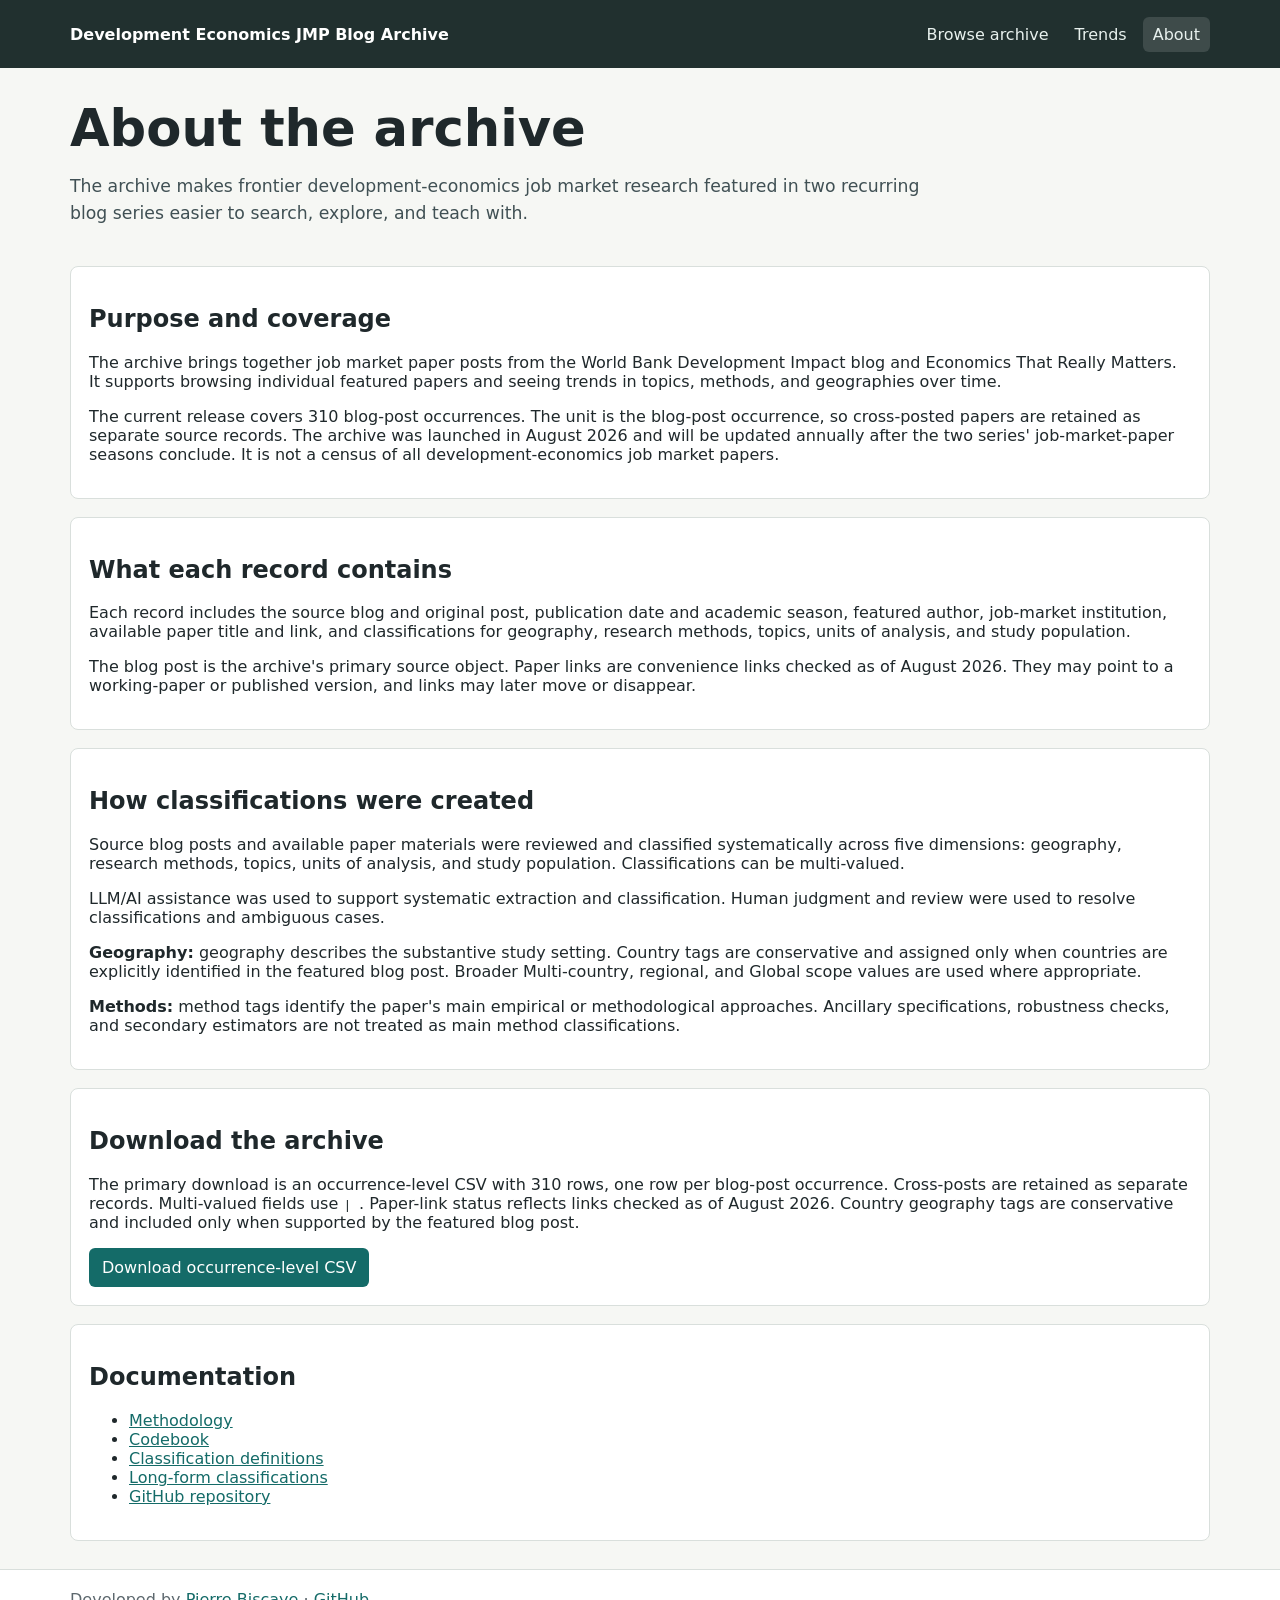
==== site/about.html @ 4cff8315 "Initial public release" ====
<!doctype html>
<html lang="en">
<head>
  <meta charset="utf-8">
  <meta name="viewport" content="width=device-width, initial-scale=1">
  <title>About - Development Economics JMP Blog Archive</title>
  <link rel="stylesheet" href="styles.css">
</head>
<body>
  <header class="site-header">
    <div class="wrap nav-wrap">
      <a class="brand" href="index.html">Development Economics JMP Blog Archive</a>
      <nav aria-label="Main navigation"><a href="index.html" class="">Browse archive</a><a href="trends.html" class="">Trends</a><a href="about.html" class="active">About</a></nav>
    </div>
  </header>
  <main class="wrap">
        <section class="page-intro"><h1>About the archive</h1><p>The archive makes frontier development-economics job market research featured in two recurring blog series easier to search, explore, and teach with.</p></section>
        <section class="content"><h2>Purpose and coverage</h2><p>The archive brings together job market paper posts from the World Bank Development Impact blog and Economics That Really Matters. It supports browsing individual featured papers and seeing trends in topics, methods, and geographies over time.</p><p>The current release covers 310 blog-post occurrences. The unit is the blog-post occurrence, so cross-posted papers are retained as separate source records. The archive was launched in August 2026 and will be updated annually after the two series' job-market-paper seasons conclude. It is not a census of all development-economics job market papers.</p></section>
        <section class="content"><h2>What each record contains</h2><p>Each record includes the source blog and original post, publication date and academic season, featured author, job-market institution, available paper title and link, and classifications for geography, research methods, topics, units of analysis, and study population.</p><p>The blog post is the archive's primary source object. Paper links are convenience links checked as of August 2026. They may point to a working-paper or published version, and links may later move or disappear.</p></section>
        <section class="content"><h2>How classifications were created</h2><p>Source blog posts and available paper materials were reviewed and classified systematically across five dimensions: geography, research methods, topics, units of analysis, and study population. Classifications can be multi-valued.</p><p>LLM/AI assistance was used to support systematic extraction and classification. Human judgment and review were used to resolve classifications and ambiguous cases.</p><p><strong>Geography:</strong> geography describes the substantive study setting. Country tags are conservative and assigned only when countries are explicitly identified in the featured blog post. Broader Multi-country, regional, and Global scope values are used where appropriate.</p><p><strong>Methods:</strong> method tags identify the paper's main empirical or methodological approaches. Ancillary specifications, robustness checks, and secondary estimators are not treated as main method classifications.</p></section>
        <section class="download-card"><h2>Download the archive</h2><p>The primary download is an occurrence-level CSV with 310 rows, one row per blog-post occurrence. Cross-posts are retained as separate records. Multi-valued fields use <code> | </code>. Paper-link status reflects links checked as of August 2026. Country geography tags are conservative and included only when supported by the featured blog post.</p><a class="button-link" href="data/dev_jmp_blogs_archive.csv">Download occurrence-level CSV</a></section>
        <section class="content"><h2>Documentation</h2><ul><li><a href="docs/methodology.md">Methodology</a></li><li><a href="docs/codebook.md">Codebook</a></li><li><a href="docs/taxonomy.md">Classification definitions</a></li><li><a href="data/dev_jmp_blogs_semantic_long.csv">Long-form classifications</a></li><li><a href="#" target="_blank" rel="noopener noreferrer">GitHub repository</a></li></ul></section>
        </main>
  <footer class="site-footer"><div class="wrap"><p>Developed by <a href="https://www.pierrebiscaye.com/" target="_blank" rel="noopener noreferrer">Pierre Biscaye</a> · <a href="#" target="_blank" rel="noopener noreferrer">GitHub</a></p></div></footer>
</body>
</html>
---- site/styles.css ----
:root{--bg:#f6f7f4;--ink:#1f282b;--muted:#5c676d;--line:#d9dfdc;--panel:#fff;--accent:#146b68;--accent2:#7b4e12;--soft:#e7f0ed}
*{box-sizing:border-box}body{margin:0;background:var(--bg);color:var(--ink);font-family:Inter,ui-sans-serif,system-ui,-apple-system,BlinkMacSystemFont,"Segoe UI",sans-serif}a{color:var(--accent)}.wrap{max-width:1180px;margin:0 auto;padding:0 20px}.site-header{background:#21302f;color:#fff}.nav-wrap{display:flex;justify-content:space-between;gap:18px;align-items:center;min-height:68px}.brand{color:#fff;text-decoration:none;font-weight:800}nav{display:flex;gap:6px;flex-wrap:wrap}nav a{color:#e8f1ee;text-decoration:none;padding:8px 10px;border-radius:6px}nav a.active,nav a:hover{background:rgba(255,255,255,.13)}.hero,.page-intro{padding:34px 0 22px}.hero h1,.page-intro h1{font-size:clamp(2rem,4vw,4rem);line-height:1.05;margin:0 0 12px;letter-spacing:0}.hero p,.page-intro p{max-width:880px;font-size:1.08rem;line-height:1.55;color:#405054}.about-link,.button-link{display:inline-block;background:var(--accent);color:#fff;text-decoration:none;border-radius:6px;padding:10px 13px}.controls,.content,.viz,.download-card,.data-error{background:#fff;border:1px solid var(--line);border-radius:8px;padding:18px;margin-bottom:18px}.data-error{border-color:#c4905e;background:#fff8ee}.search-label{display:block;font-weight:700;margin-bottom:8px}input,select,button{font:inherit}#searchInput{width:100%;padding:12px;border:1px solid #bac8c4;border-radius:6px}.control-grid{display:grid;grid-template-columns:repeat(4,minmax(0,1fr));gap:12px;margin-top:14px}label{color:var(--muted);font-size:.9rem}select{display:block;width:100%;margin-top:5px;padding:9px;border:1px solid #bac8c4;border-radius:6px;background:#fff;min-height:42px}.actions{display:flex;align-items:center;gap:10px;flex-wrap:wrap;margin-top:14px}.view-switch{display:flex;gap:4px}.view-switch button{background:#eef4f2;color:#1f282b}.view-switch button.active{background:var(--accent);color:#fff}button{border:0;border-radius:6px;padding:10px 13px;background:var(--accent);color:#fff;cursor:pointer}button:disabled{opacity:.45;cursor:default}button:focus,input:focus,select:focus,a:focus{outline:3px solid #a8d6ce;outline-offset:2px}.results{display:grid;gap:14px}.card{background:#fff;border:1px solid var(--line);border-radius:8px;padding:18px}.card h2{margin:0 0 8px;font-size:1.22rem;line-height:1.3}.card-title{text-decoration:none}.meta{color:var(--muted);margin:0 0 8px}.paper-title{margin:0 0 12px;color:#314044}.tag-row{display:flex;flex-wrap:wrap;gap:6px;margin:8px 0}.tag{background:var(--soft);color:#1d4848;border-radius:999px;padding:5px 8px;font-size:.84rem}.card-links{display:flex;flex-wrap:wrap;gap:10px;margin-top:12px}.card-links a,.missing-link{border:1px solid var(--line);border-radius:6px;padding:7px 9px;text-decoration:none}.missing-link{color:var(--muted)}details{margin-top:12px}summary{cursor:pointer;color:var(--accent2);font-weight:700}.abstract{line-height:1.5}.load-row{text-align:center;margin:18px 0 40px}.table-wrap{display:none;overflow:auto;background:#fff;border:1px solid var(--line);border-radius:8px}.table-wrap.active{display:block}.table-wrap table,.compact-table{width:100%;border-collapse:collapse}.table-wrap th,.table-wrap td,.compact-table th,.compact-table td{border-bottom:1px solid var(--line);padding:9px;text-align:left;vertical-align:top}.muted{color:var(--muted)}.note{color:var(--muted);font-size:.94rem}.viz svg{width:100%;height:auto;display:block}.site-footer{border-top:1px solid var(--line);padding:20px 0;background:#fff;color:var(--muted);margin-top:28px}.site-footer p{margin:0}.site-footer a{color:var(--accent)}@media(max-width:840px){.control-grid{grid-template-columns:repeat(2,minmax(0,1fr))}.nav-wrap{align-items:flex-start;flex-direction:column;padding:14px 20px}}@media(max-width:560px){.wrap{padding:0 14px}.control-grid{grid-template-columns:1fr}.actions{align-items:stretch;flex-direction:column}.actions button,.view-switch{width:100%}.view-switch button{flex:1}}
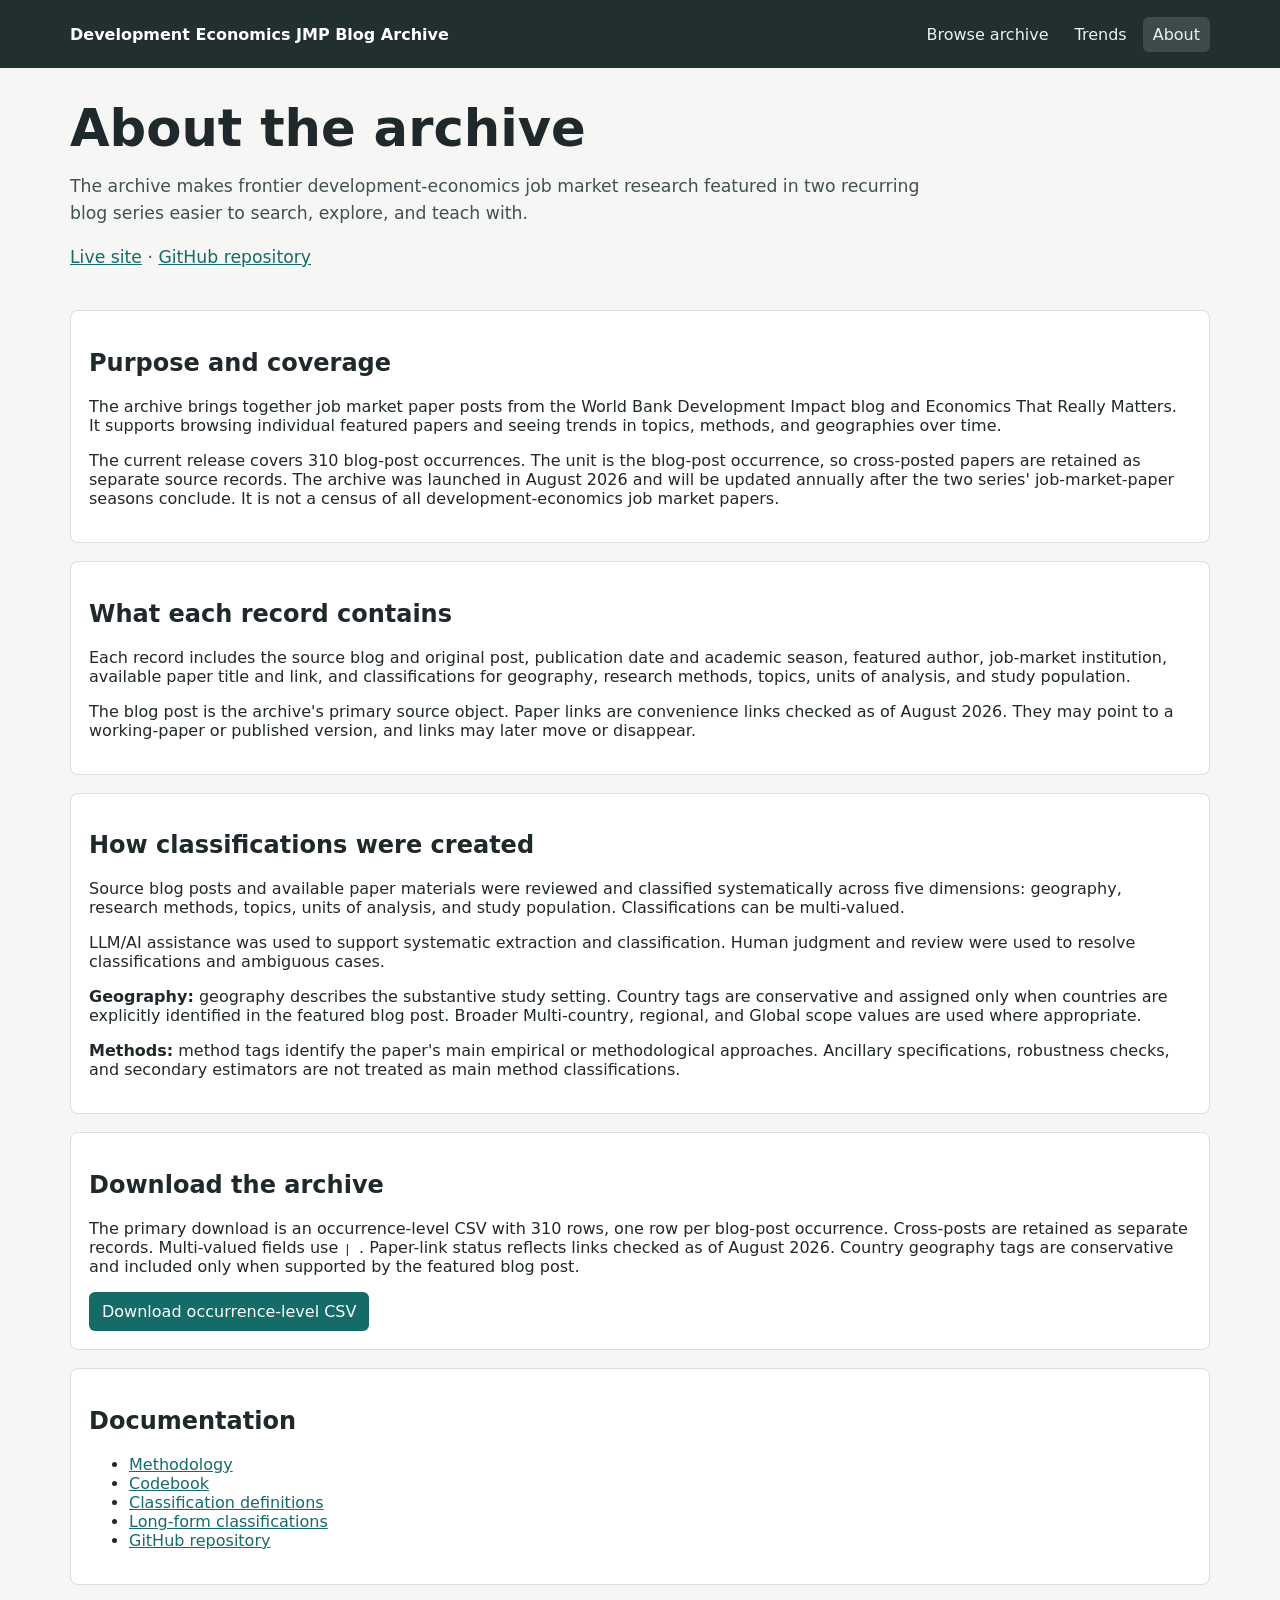
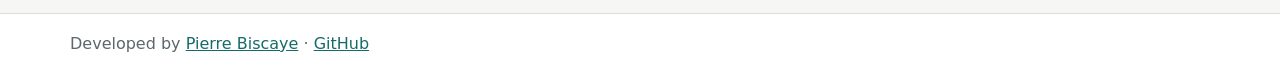
==== commit ea3656eb: "Updating initial repo" ====
--- a/site/about.html
+++ b/site/about.html
@@ -4,6 +4,8 @@
   <meta charset="utf-8">
   <meta name="viewport" content="width=device-width, initial-scale=1">
   <title>About - Development Economics JMP Blog Archive</title>
+  <link rel="canonical" href="https://pbiscaye.github.io/devecon-jmp-blog-archive/about.html">
+  <meta property="og:url" content="https://pbiscaye.github.io/devecon-jmp-blog-archive/about.html">
   <link rel="stylesheet" href="styles.css">
 </head>
 <body>
@@ -14,13 +16,13 @@
     </div>
   </header>
   <main class="wrap">
-        <section class="page-intro"><h1>About the archive</h1><p>The archive makes frontier development-economics job market research featured in two recurring blog series easier to search, explore, and teach with.</p></section>
+        <section class="page-intro"><h1>About the archive</h1><p>The archive makes frontier development-economics job market research featured in two recurring blog series easier to search, explore, and teach with.</p><p><a href="https://pbiscaye.github.io/devecon-jmp-blog-archive/" target="_blank" rel="noopener noreferrer">Live site</a> · <a href="https://github.com/pbiscaye/devecon-jmp-blog-archive" target="_blank" rel="noopener noreferrer">GitHub repository</a></p></section>
         <section class="content"><h2>Purpose and coverage</h2><p>The archive brings together job market paper posts from the World Bank Development Impact blog and Economics That Really Matters. It supports browsing individual featured papers and seeing trends in topics, methods, and geographies over time.</p><p>The current release covers 310 blog-post occurrences. The unit is the blog-post occurrence, so cross-posted papers are retained as separate source records. The archive was launched in August 2026 and will be updated annually after the two series' job-market-paper seasons conclude. It is not a census of all development-economics job market papers.</p></section>
         <section class="content"><h2>What each record contains</h2><p>Each record includes the source blog and original post, publication date and academic season, featured author, job-market institution, available paper title and link, and classifications for geography, research methods, topics, units of analysis, and study population.</p><p>The blog post is the archive's primary source object. Paper links are convenience links checked as of August 2026. They may point to a working-paper or published version, and links may later move or disappear.</p></section>
         <section class="content"><h2>How classifications were created</h2><p>Source blog posts and available paper materials were reviewed and classified systematically across five dimensions: geography, research methods, topics, units of analysis, and study population. Classifications can be multi-valued.</p><p>LLM/AI assistance was used to support systematic extraction and classification. Human judgment and review were used to resolve classifications and ambiguous cases.</p><p><strong>Geography:</strong> geography describes the substantive study setting. Country tags are conservative and assigned only when countries are explicitly identified in the featured blog post. Broader Multi-country, regional, and Global scope values are used where appropriate.</p><p><strong>Methods:</strong> method tags identify the paper's main empirical or methodological approaches. Ancillary specifications, robustness checks, and secondary estimators are not treated as main method classifications.</p></section>
-        <section class="download-card"><h2>Download the archive</h2><p>The primary download is an occurrence-level CSV with 310 rows, one row per blog-post occurrence. Cross-posts are retained as separate records. Multi-valued fields use <code> | </code>. Paper-link status reflects links checked as of August 2026. Country geography tags are conservative and included only when supported by the featured blog post.</p><a class="button-link" href="data/dev_jmp_blogs_archive.csv">Download occurrence-level CSV</a></section>
-        <section class="content"><h2>Documentation</h2><ul><li><a href="docs/methodology.md">Methodology</a></li><li><a href="docs/codebook.md">Codebook</a></li><li><a href="docs/taxonomy.md">Classification definitions</a></li><li><a href="data/dev_jmp_blogs_semantic_long.csv">Long-form classifications</a></li><li><a href="#" target="_blank" rel="noopener noreferrer">GitHub repository</a></li></ul></section>
+        <section class="download-card"><h2>Download the archive</h2><p>The primary download is an occurrence-level CSV with 310 rows, one row per blog-post occurrence. Cross-posts are retained as separate records. Multi-valued fields use <code> | </code>. Paper-link status reflects links checked as of August 2026. Country geography tags are conservative and included only when supported by the featured blog post.</p><a class="button-link" href="https://raw.githubusercontent.com/pbiscaye/devecon-jmp-blog-archive/main/data/dev_jmp_blogs_archive.csv" target="_blank" rel="noopener noreferrer">Download occurrence-level CSV</a></section>
+        <section class="content"><h2>Documentation</h2><ul><li><a href="https://github.com/pbiscaye/devecon-jmp-blog-archive/blob/main/docs/methodology.md" target="_blank" rel="noopener noreferrer">Methodology</a></li><li><a href="https://github.com/pbiscaye/devecon-jmp-blog-archive/blob/main/docs/codebook.md" target="_blank" rel="noopener noreferrer">Codebook</a></li><li><a href="https://github.com/pbiscaye/devecon-jmp-blog-archive/blob/main/docs/taxonomy.md" target="_blank" rel="noopener noreferrer">Classification definitions</a></li><li><a href="https://raw.githubusercontent.com/pbiscaye/devecon-jmp-blog-archive/main/data/dev_jmp_blogs_semantic_long.csv" target="_blank" rel="noopener noreferrer">Long-form classifications</a></li><li><a href="https://github.com/pbiscaye/devecon-jmp-blog-archive" target="_blank" rel="noopener noreferrer">GitHub repository</a></li></ul></section>
         </main>
-  <footer class="site-footer"><div class="wrap"><p>Developed by <a href="https://www.pierrebiscaye.com/" target="_blank" rel="noopener noreferrer">Pierre Biscaye</a> · <a href="#" target="_blank" rel="noopener noreferrer">GitHub</a></p></div></footer>
+  <footer class="site-footer"><div class="wrap"><p>Developed by <a href="https://www.pierrebiscaye.com/" target="_blank" rel="noopener noreferrer">Pierre Biscaye</a> · <a href="https://github.com/pbiscaye/devecon-jmp-blog-archive" target="_blank" rel="noopener noreferrer">GitHub</a></p></div></footer>
 </body>
 </html>
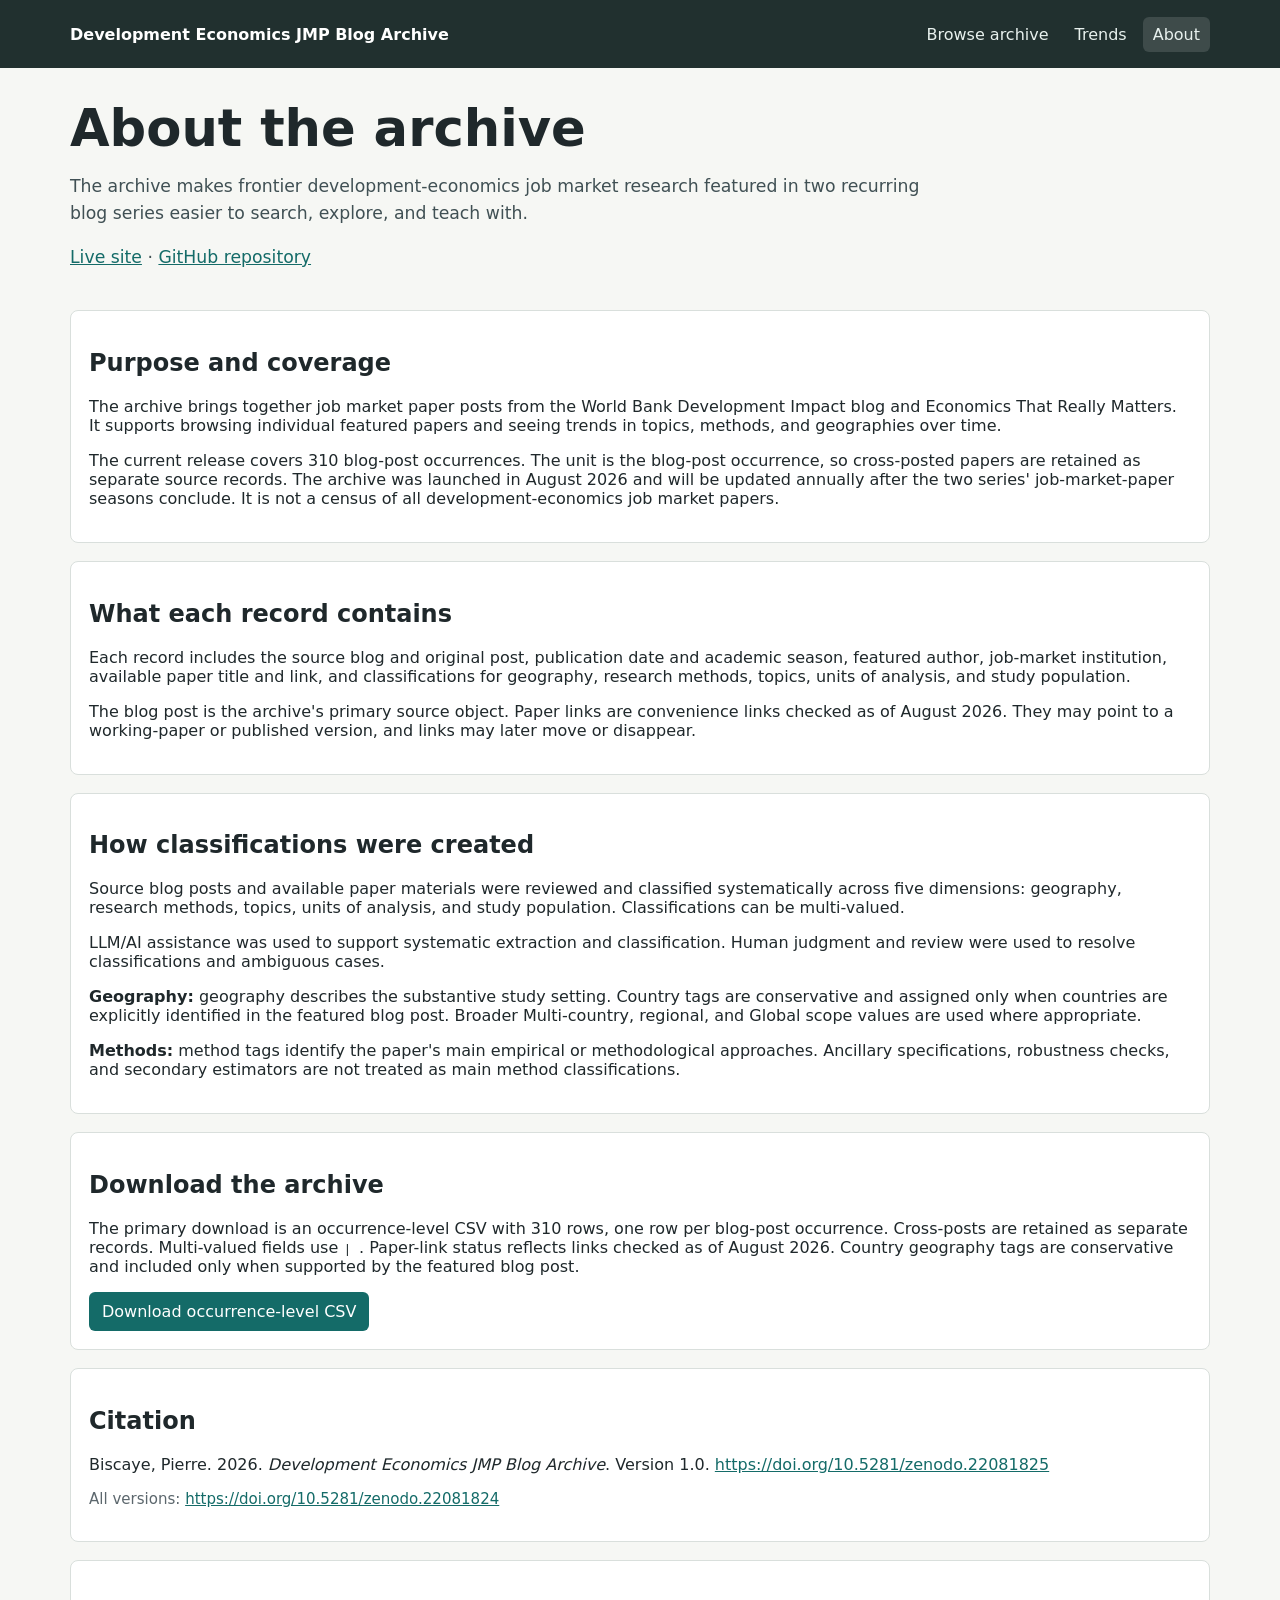
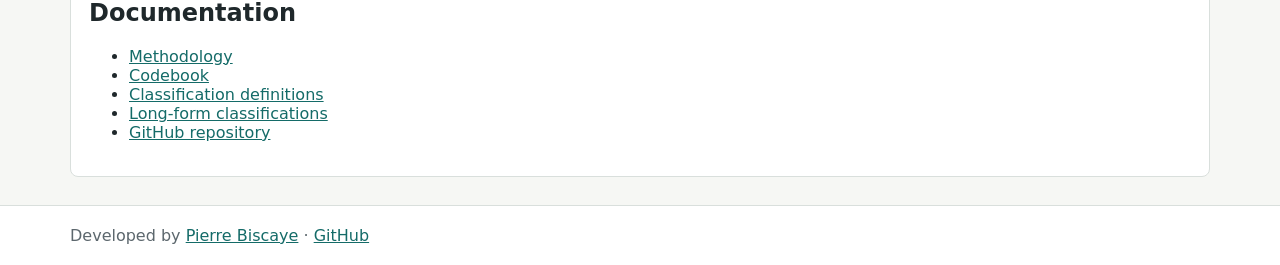
==== commit a798e626: "Final edit for initial release" ====
--- a/site/about.html
+++ b/site/about.html
@@ -20,8 +20,9 @@
         <section class="content"><h2>Purpose and coverage</h2><p>The archive brings together job market paper posts from the World Bank Development Impact blog and Economics That Really Matters. It supports browsing individual featured papers and seeing trends in topics, methods, and geographies over time.</p><p>The current release covers 310 blog-post occurrences. The unit is the blog-post occurrence, so cross-posted papers are retained as separate source records. The archive was launched in August 2026 and will be updated annually after the two series' job-market-paper seasons conclude. It is not a census of all development-economics job market papers.</p></section>
         <section class="content"><h2>What each record contains</h2><p>Each record includes the source blog and original post, publication date and academic season, featured author, job-market institution, available paper title and link, and classifications for geography, research methods, topics, units of analysis, and study population.</p><p>The blog post is the archive's primary source object. Paper links are convenience links checked as of August 2026. They may point to a working-paper or published version, and links may later move or disappear.</p></section>
         <section class="content"><h2>How classifications were created</h2><p>Source blog posts and available paper materials were reviewed and classified systematically across five dimensions: geography, research methods, topics, units of analysis, and study population. Classifications can be multi-valued.</p><p>LLM/AI assistance was used to support systematic extraction and classification. Human judgment and review were used to resolve classifications and ambiguous cases.</p><p><strong>Geography:</strong> geography describes the substantive study setting. Country tags are conservative and assigned only when countries are explicitly identified in the featured blog post. Broader Multi-country, regional, and Global scope values are used where appropriate.</p><p><strong>Methods:</strong> method tags identify the paper's main empirical or methodological approaches. Ancillary specifications, robustness checks, and secondary estimators are not treated as main method classifications.</p></section>
-        <section class="download-card"><h2>Download the archive</h2><p>The primary download is an occurrence-level CSV with 310 rows, one row per blog-post occurrence. Cross-posts are retained as separate records. Multi-valued fields use <code> | </code>. Paper-link status reflects links checked as of August 2026. Country geography tags are conservative and included only when supported by the featured blog post.</p><a class="button-link" href="https://raw.githubusercontent.com/pbiscaye/devecon-jmp-blog-archive/main/data/dev_jmp_blogs_archive.csv" target="_blank" rel="noopener noreferrer">Download occurrence-level CSV</a></section>
-        <section class="content"><h2>Documentation</h2><ul><li><a href="https://github.com/pbiscaye/devecon-jmp-blog-archive/blob/main/docs/methodology.md" target="_blank" rel="noopener noreferrer">Methodology</a></li><li><a href="https://github.com/pbiscaye/devecon-jmp-blog-archive/blob/main/docs/codebook.md" target="_blank" rel="noopener noreferrer">Codebook</a></li><li><a href="https://github.com/pbiscaye/devecon-jmp-blog-archive/blob/main/docs/taxonomy.md" target="_blank" rel="noopener noreferrer">Classification definitions</a></li><li><a href="https://raw.githubusercontent.com/pbiscaye/devecon-jmp-blog-archive/main/data/dev_jmp_blogs_semantic_long.csv" target="_blank" rel="noopener noreferrer">Long-form classifications</a></li><li><a href="https://github.com/pbiscaye/devecon-jmp-blog-archive" target="_blank" rel="noopener noreferrer">GitHub repository</a></li></ul></section>
+        <section class="download-card"><h2>Download the archive</h2><p>The primary download is an occurrence-level CSV with 310 rows, one row per blog-post occurrence. Cross-posts are retained as separate records. Multi-valued fields use <code> | </code>. Paper-link status reflects links checked as of August 2026. Country geography tags are conservative and included only when supported by the featured blog post.</p><a class="button-link" href="data/dev_jmp_blogs_archive.csv" download="dev_jmp_blogs_archive.csv">Download occurrence-level CSV</a></section>
+        <section class="content"><h2>Citation</h2><p>Biscaye, Pierre. 2026. <em>Development Economics JMP Blog Archive</em>. Version 1.0. <a href="https://doi.org/10.5281/zenodo.22081825" target="_blank" rel="noopener noreferrer">https://doi.org/10.5281/zenodo.22081825</a></p><p class="note">All versions: <a href="https://doi.org/10.5281/zenodo.22081824" target="_blank" rel="noopener noreferrer">https://doi.org/10.5281/zenodo.22081824</a></p></section>
+        <section class="content"><h2>Documentation</h2><ul><li><a href="https://github.com/pbiscaye/devecon-jmp-blog-archive/blob/main/docs/methodology.md" target="_blank" rel="noopener noreferrer">Methodology</a></li><li><a href="https://github.com/pbiscaye/devecon-jmp-blog-archive/blob/main/docs/codebook.md" target="_blank" rel="noopener noreferrer">Codebook</a></li><li><a href="https://github.com/pbiscaye/devecon-jmp-blog-archive/blob/main/docs/taxonomy.md" target="_blank" rel="noopener noreferrer">Classification definitions</a></li><li><a href="data/dev_jmp_blogs_semantic_long.csv" download="dev_jmp_blogs_semantic_long.csv">Long-form classifications</a></li><li><a href="https://github.com/pbiscaye/devecon-jmp-blog-archive" target="_blank" rel="noopener noreferrer">GitHub repository</a></li></ul></section>
         </main>
   <footer class="site-footer"><div class="wrap"><p>Developed by <a href="https://www.pierrebiscaye.com/" target="_blank" rel="noopener noreferrer">Pierre Biscaye</a> · <a href="https://github.com/pbiscaye/devecon-jmp-blog-archive" target="_blank" rel="noopener noreferrer">GitHub</a></p></div></footer>
 </body>
